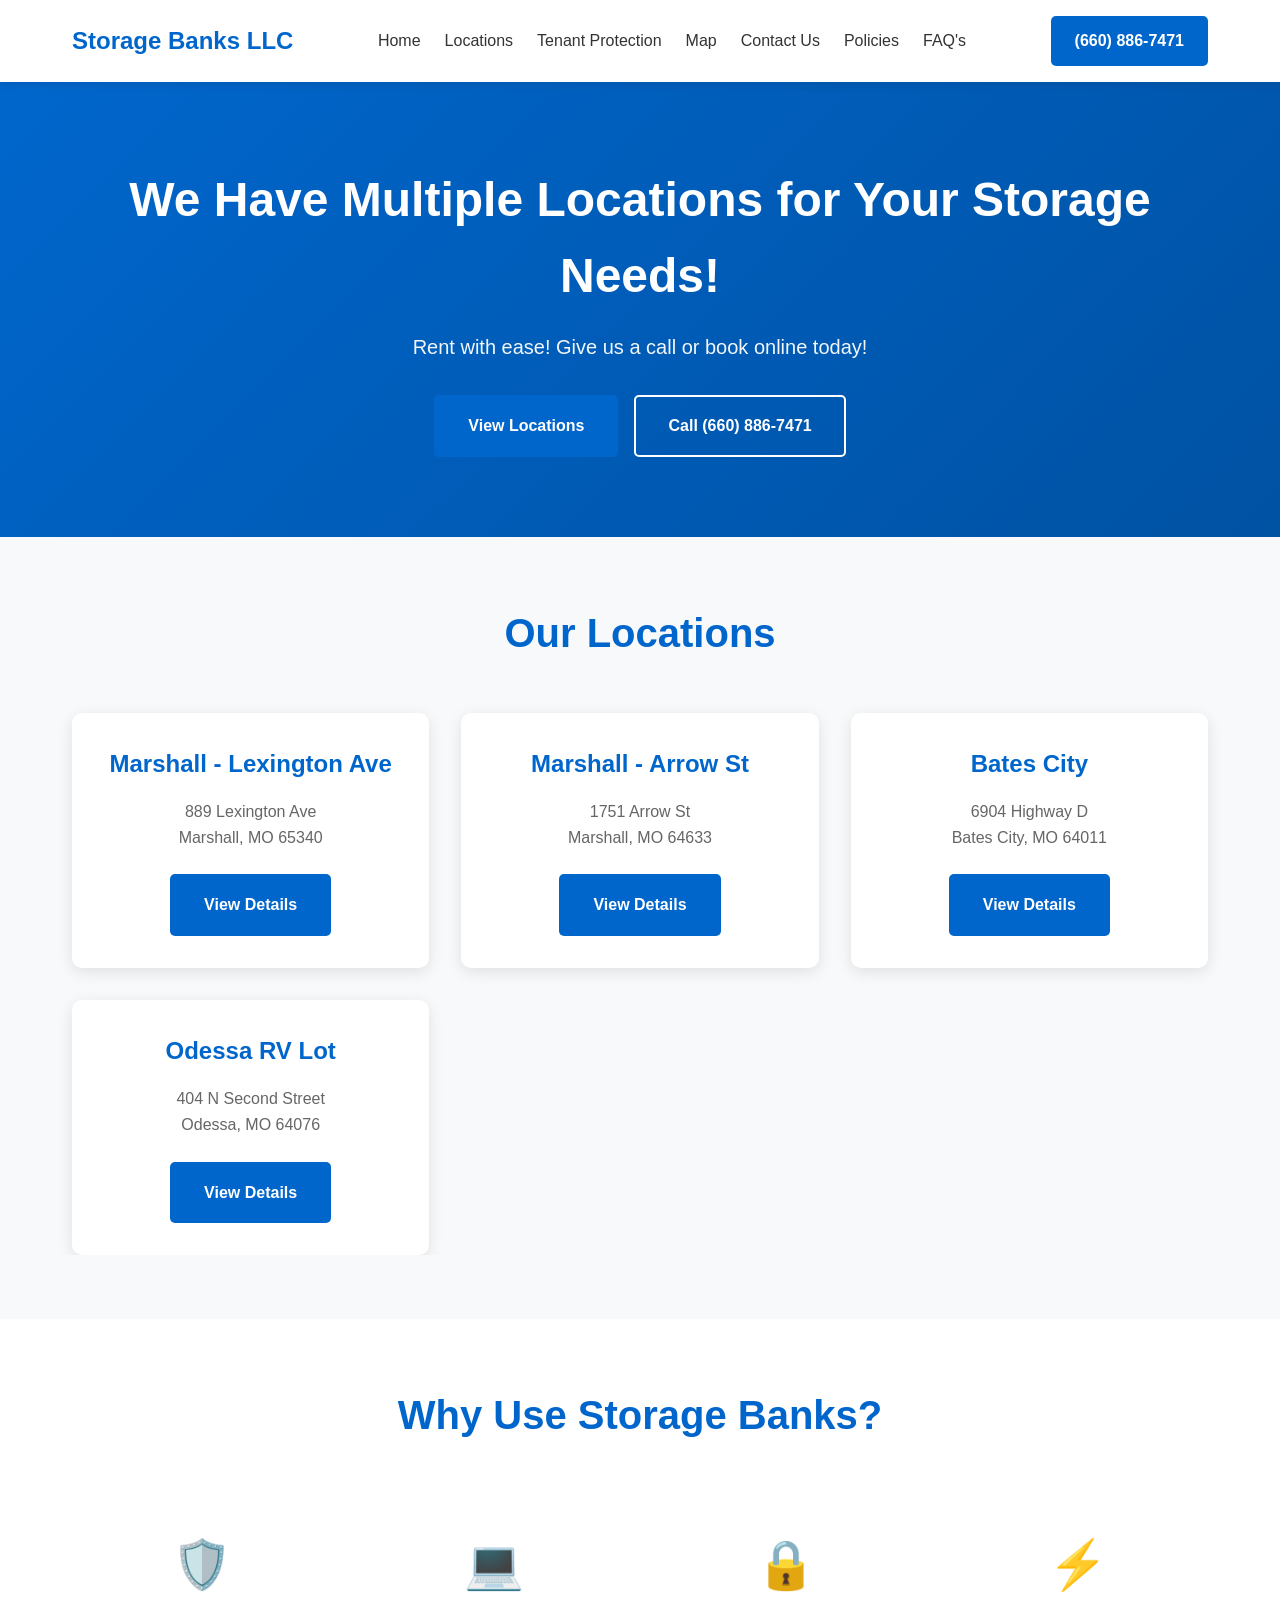
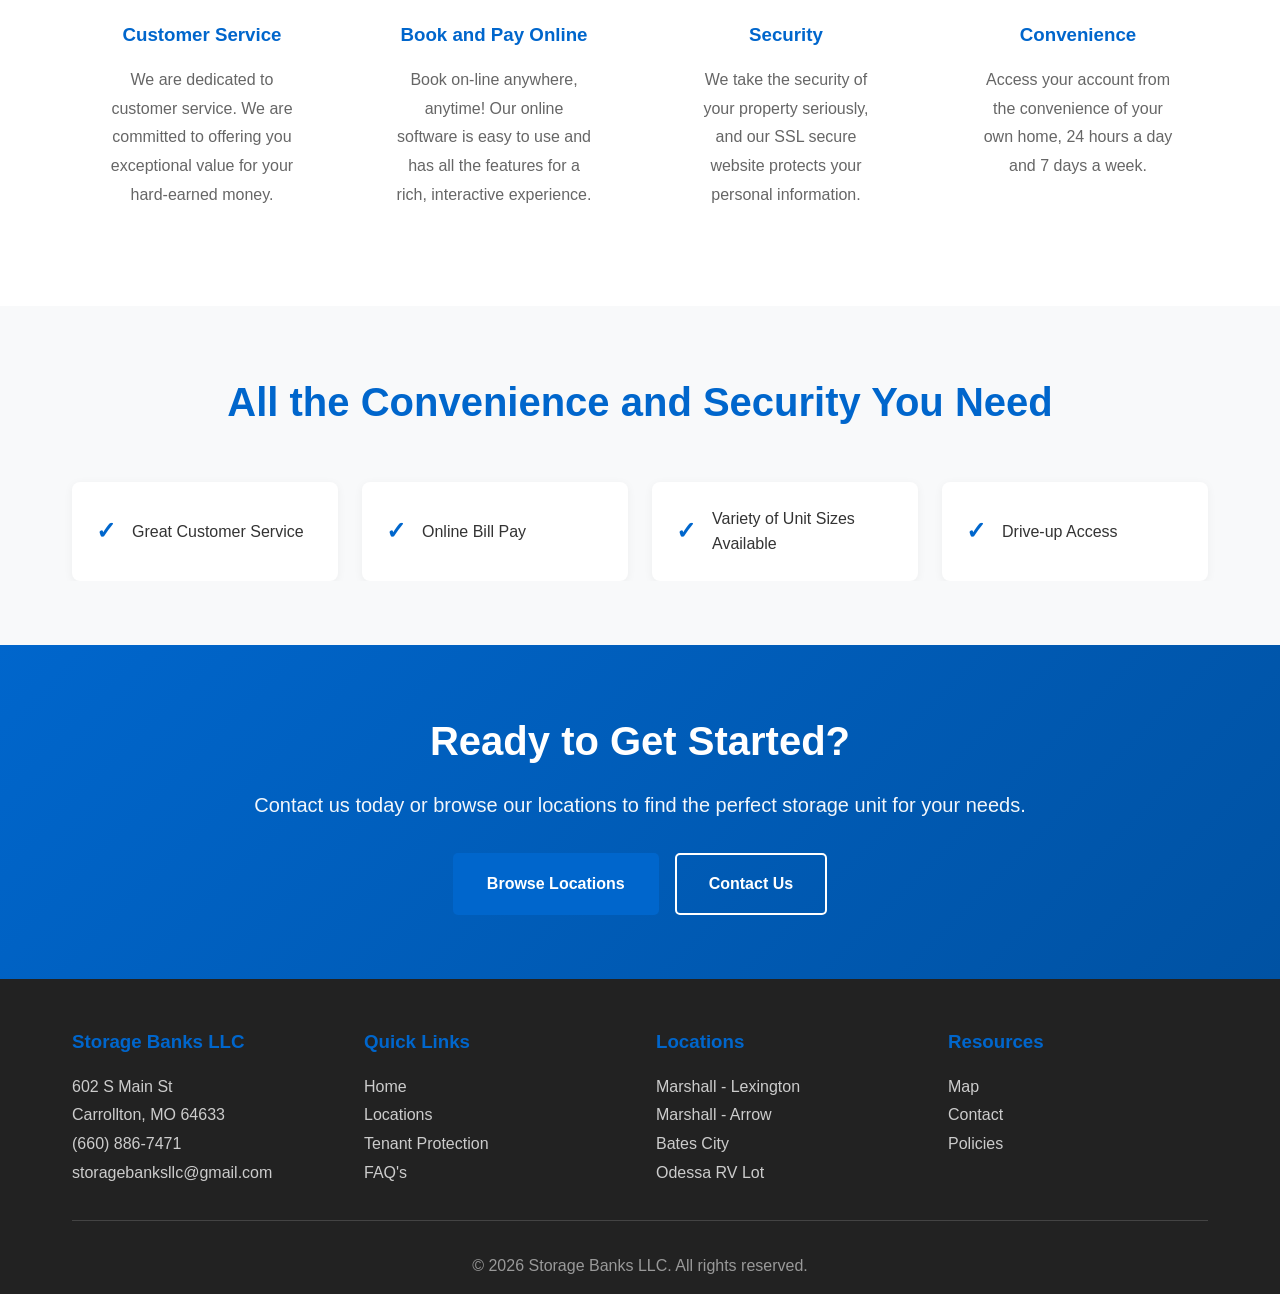
==== index.html @ eca447dd "Initial commit: Storage Banks LLC website - Complete responsive website for storage facility busines" ====
<!DOCTYPE html>
<html lang="en">
<head>
    <meta charset="UTF-8">
    <meta name="viewport" content="width=device-width, initial-scale=1.0, maximum-scale=5.0">
    <title>Storage Banks LLC - Self Storage in Missouri | Marshall, Bates City, Odessa</title>
    <meta name="description" content="Storage Banks offers secure, affordable self-storage units in Marshall, Bates City, and Odessa, MO. Book online 24/7 with drive-up access and flexible month-to-month rentals.">
    <link rel="stylesheet" href="css/style.css">
</head>
<body>
    <!-- Header -->
    <header class="header">
        <div class="container">
            <div class="header-content">
                <div class="logo">
                    <h1>Storage Banks LLC</h1>
                </div>
                <button class="mobile-menu-btn" aria-label="Open menu">
                    <span></span>
                    <span></span>
                    <span></span>
                </button>
                <nav class="nav">
                    <a href="index.html">Home</a>
                    <a href="#locations">Locations</a>
                    <a href="tenant-protection.html">Tenant Protection</a>
                    <a href="map.html">Map</a>
                    <a href="contact.html">Contact Us</a>
                    <a href="policies.html">Policies</a>
                    <a href="faq.html">FAQ's</a>
                </nav>
                <a href="tel:6608867471" class="phone-btn">(660) 886-7471</a>
            </div>
        </div>
    </header>

    <!-- Mobile Menu -->
    <div class="mobile-menu">
        <button class="close-menu-btn" aria-label="Close menu">&times;</button>
        <nav>
            <a href="index.html">Home</a>
            <a href="#locations">Locations</a>
            <a href="tenant-protection.html">Tenant Protection</a>
            <a href="map.html">Map</a>
            <a href="contact.html">Contact Us</a>
            <a href="policies.html">Policies</a>
            <a href="faq.html">FAQ's</a>
            <a href="tel:6608867471" class="phone-link">(660) 886-7471</a>
        </nav>
    </div>

    <!-- Hero Section -->
    <section class="hero">
        <div class="container">
            <div class="hero-content">
                <h2>We Have Multiple Locations for Your Storage Needs!</h2>
                <p>Rent with ease! Give us a call or book online today!</p>
                <div class="hero-buttons">
                    <a href="#locations" class="btn btn-primary">View Locations</a>
                    <a href="tel:6608867471" class="btn btn-secondary">Call (660) 886-7471</a>
                </div>
            </div>
        </div>
    </section>

    <!-- Locations Grid -->
    <section id="locations" class="locations-section">
        <div class="container">
            <h2 class="section-title">Our Locations</h2>
            <div class="locations-grid">
                <div class="location-card">
                    <h3>Marshall - Lexington Ave</h3>
                    <p class="address">889 Lexington Ave<br>Marshall, MO 65340</p>
                    <a href="locations/marshall-lexington.html" class="btn btn-primary">View Details</a>
                </div>
                <div class="location-card">
                    <h3>Marshall - Arrow St</h3>
                    <p class="address">1751 Arrow St<br>Marshall, MO 64633</p>
                    <a href="locations/marshall-arrow.html" class="btn btn-primary">View Details</a>
                </div>
                <div class="location-card">
                    <h3>Bates City</h3>
                    <p class="address">6904 Highway D<br>Bates City, MO 64011</p>
                    <a href="locations/bates-city.html" class="btn btn-primary">View Details</a>
                </div>
                <div class="location-card">
                    <h3>Odessa RV Lot</h3>
                    <p class="address">404 N Second Street<br>Odessa, MO 64076</p>
                    <a href="locations/odessa-rv.html" class="btn btn-primary">View Details</a>
                </div>
            </div>
        </div>
    </section>

    <!-- Why Use Section -->
    <section class="why-use-section">
        <div class="container">
            <h2 class="section-title">Why Use Storage Banks?</h2>
            <div class="features-grid">
                <div class="feature-card">
                    <div class="feature-icon">🛡️</div>
                    <h3>Customer Service</h3>
                    <p>We are dedicated to customer service. We are committed to offering you exceptional value for your hard-earned money.</p>
                </div>
                <div class="feature-card">
                    <div class="feature-icon">💻</div>
                    <h3>Book and Pay Online</h3>
                    <p>Book on-line anywhere, anytime! Our online software is easy to use and has all the features for a rich, interactive experience.</p>
                </div>
                <div class="feature-card">
                    <div class="feature-icon">🔒</div>
                    <h3>Security</h3>
                    <p>We take the security of your property seriously, and our SSL secure website protects your personal information.</p>
                </div>
                <div class="feature-card">
                    <div class="feature-icon">⚡</div>
                    <h3>Convenience</h3>
                    <p>Access your account from the convenience of your own home, 24 hours a day and 7 days a week.</p>
                </div>
            </div>
        </div>
    </section>

    <!-- Benefits Section -->
    <section class="benefits-section">
        <div class="container">
            <h2 class="section-title">All the Convenience and Security You Need</h2>
            <div class="benefits-list">
                <div class="benefit-item">
                    <span class="benefit-icon">✓</span>
                    <span>Great Customer Service</span>
                </div>
                <div class="benefit-item">
                    <span class="benefit-icon">✓</span>
                    <span>Online Bill Pay</span>
                </div>
                <div class="benefit-item">
                    <span class="benefit-icon">✓</span>
                    <span>Variety of Unit Sizes Available</span>
                </div>
                <div class="benefit-item">
                    <span class="benefit-icon">✓</span>
                    <span>Drive-up Access</span>
                </div>
            </div>
        </div>
    </section>

    <!-- CTA Section -->
    <section class="cta-section">
        <div class="container">
            <h2>Ready to Get Started?</h2>
            <p>Contact us today or browse our locations to find the perfect storage unit for your needs.</p>
            <div class="cta-buttons">
                <a href="#locations" class="btn btn-primary">Browse Locations</a>
                <a href="contact.html" class="btn btn-secondary">Contact Us</a>
            </div>
        </div>
    </section>

    <!-- Footer -->
    <footer class="footer">
        <div class="container">
            <div class="footer-content">
                <div class="footer-col">
                    <h3>Storage Banks LLC</h3>
                    <p>602 S Main St<br>Carrollton, MO 64633</p>
                    <p><a href="tel:6608867471">(660) 886-7471</a></p>
                    <p><a href="mailto:storagebanksllc@gmail.com">storagebanksllc@gmail.com</a></p>
                </div>
                <div class="footer-col">
                    <h3>Quick Links</h3>
                    <ul>
                        <li><a href="index.html">Home</a></li>
                        <li><a href="#locations">Locations</a></li>
                        <li><a href="tenant-protection.html">Tenant Protection</a></li>
                        <li><a href="faq.html">FAQ's</a></li>
                    </ul>
                </div>
                <div class="footer-col">
                    <h3>Locations</h3>
                    <ul>
                        <li><a href="locations/marshall-lexington.html">Marshall - Lexington</a></li>
                        <li><a href="locations/marshall-arrow.html">Marshall - Arrow</a></li>
                        <li><a href="locations/bates-city.html">Bates City</a></li>
                        <li><a href="locations/odessa-rv.html">Odessa RV Lot</a></li>
                    </ul>
                </div>
                <div class="footer-col">
                    <h3>Resources</h3>
                    <ul>
                        <li><a href="map.html">Map</a></li>
                        <li><a href="contact.html">Contact</a></li>
                        <li><a href="policies.html">Policies</a></li>
                    </ul>
                </div>
            </div>
            <div class="footer-bottom">
                <p>&copy; 2026 Storage Banks LLC. All rights reserved.</p>
            </div>
        </div>
    </footer>

    <script src="js/main.js"></script>
</body>
</html>
---- css/style.css ----
/* Reset and Base Styles */
* {
    margin: 0;
    padding: 0;
    box-sizing: border-box;
}

html {
    overflow-x: hidden;
    width: 100%;
    scroll-behavior: smooth;
}

body {
    font-family: 'Segoe UI', Tahoma, Geneva, Verdana, sans-serif;
    line-height: 1.6;
    color: #333;
    overflow-x: hidden;
    width: 100%;
}

img {
    max-width: 100%;
    height: auto;
}

.container {
    max-width: 1200px;
    margin: 0 auto;
    padding: 0 2rem;
    overflow-x: hidden;
}

/* Header */
.header {
    background: #fff;
    box-shadow: 0 2px 10px rgba(0,0,0,0.1);
    position: sticky;
    top: 0;
    z-index: 1000;
}

.header-content {
    display: flex;
    justify-content: space-between;
    align-items: center;
    padding: 1rem 0;
    gap: 2rem;
}

.logo h1 {
    color: #0066cc;
    font-size: 1.5rem;
}

.nav {
    display: flex;
    gap: 1.5rem;
    align-items: center;
}

.nav a {
    color: #333;
    text-decoration: none;
    font-weight: 500;
    transition: color 0.3s;
}

.nav a:hover {
    color: #0066cc;
}

.phone-btn {
    background: #0066cc;
    color: #fff;
    padding: 0.75rem 1.5rem;
    border-radius: 5px;
    text-decoration: none;
    font-weight: 600;
    transition: background 0.3s;
}

.phone-btn:hover {
    background: #0052a3;
}

.mobile-menu-btn {
    display: none;
    flex-direction: column;
    gap: 5px;
    background: none;
    border: none;
    cursor: pointer;
}

.mobile-menu-btn span {
    width: 25px;
    height: 3px;
    background: #333;
    transition: 0.3s;
}

.mobile-menu {
    position: fixed;
    top: 0;
    right: -100%;
    width: 300px;
    height: 100vh;
    background: #fff;
    box-shadow: -2px 0 10px rgba(0,0,0,0.1);
    transition: right 0.3s;
    z-index: 2000;
    padding: 2rem;
}

.mobile-menu.open {
    right: 0;
}

.close-menu-btn {
    position: absolute;
    top: 1rem;
    right: 1rem;
    background: none;
    border: none;
    font-size: 2rem;
    cursor: pointer;
    color: #333;
}

.mobile-menu nav {
    display: flex;
    flex-direction: column;
    gap: 1.5rem;
    margin-top: 3rem;
}

.mobile-menu nav a {
    color: #333;
    text-decoration: none;
    font-weight: 500;
    font-size: 1.1rem;
}

.mobile-menu .phone-link {
    color: #0066cc;
    font-weight: 600;
}

/* Hero Section */
.hero {
    background: linear-gradient(135deg, #0066cc 0%, #0052a3 100%);
    color: #fff;
    padding: 5rem 0;
    text-align: center;
}

.hero-content h2 {
    font-size: clamp(2rem, 5vw, 3rem);
    margin-bottom: 1rem;
}

.hero-content p {
    font-size: 1.25rem;
    margin-bottom: 2rem;
    opacity: 0.95;
}

.hero-buttons {
    display: flex;
    gap: 1rem;
    justify-content: center;
    flex-wrap: wrap;
}

/* Buttons */
.btn {
    display: inline-block;
    padding: 1rem 2rem;
    border-radius: 5px;
    text-decoration: none;
    font-weight: 600;
    transition: all 0.3s;
    cursor: pointer;
    border: 2px solid transparent;
}

.btn-primary {
    background: #0066cc;
    color: #fff;
}

.btn-primary:hover {
    background: #0052a3;
    transform: translateY(-2px);
    box-shadow: 0 4px 12px rgba(0,102,204,0.3);
}

.btn-secondary {
    background: transparent;
    color: #fff;
    border-color: #fff;
}

.btn-secondary:hover {
    background: #fff;
    color: #0066cc;
}

/* Sections */
section {
    padding: 4rem 0;
    overflow-x: hidden;
}

.section-title {
    text-align: center;
    font-size: clamp(2rem, 4vw, 2.5rem);
    margin-bottom: 3rem;
    color: #0066cc;
}

/* Locations Grid */
.locations-section {
    background: #f8f9fa;
}

.locations-grid {
    display: grid;
    grid-template-columns: repeat(auto-fit, minmax(280px, 1fr));
    gap: 2rem;
}

.location-card {
    background: #fff;
    padding: 2rem;
    border-radius: 10px;
    box-shadow: 0 4px 15px rgba(0,0,0,0.1);
    text-align: center;
    transition: transform 0.3s;
}

.location-card:hover {
    transform: translateY(-5px);
    box-shadow: 0 6px 20px rgba(0,0,0,0.15);
}

.location-card h3 {
    color: #0066cc;
    margin-bottom: 1rem;
    font-size: 1.5rem;
}

.location-card .address {
    color: #666;
    margin-bottom: 1.5rem;
    font-size: 1rem;
}

/* Features Grid */
.features-grid {
    display: grid;
    grid-template-columns: repeat(auto-fit, minmax(250px, 1fr));
    gap: 2rem;
}

.feature-card {
    text-align: center;
    padding: 2rem;
}

.feature-icon {
    font-size: 3rem;
    margin-bottom: 1rem;
}

.feature-card h3 {
    color: #0066cc;
    margin-bottom: 1rem;
}

.feature-card p {
    color: #666;
    line-height: 1.8;
}

/* Benefits Section */
.benefits-section {
    background: #f8f9fa;
}

.benefits-list {
    display: grid;
    grid-template-columns: repeat(auto-fit, minmax(250px, 1fr));
    gap: 1.5rem;
}

.benefit-item {
    display: flex;
    align-items: center;
    gap: 1rem;
    background: #fff;
    padding: 1.5rem;
    border-radius: 8px;
    box-shadow: 0 2px 10px rgba(0,0,0,0.05);
}

.benefit-icon {
    color: #0066cc;
    font-size: 1.5rem;
    font-weight: bold;
}

/* CTA Section */
.cta-section {
    background: linear-gradient(135deg, #0066cc 0%, #0052a3 100%);
    color: #fff;
    text-align: center;
}

.cta-section h2 {
    font-size: clamp(2rem, 4vw, 2.5rem);
    margin-bottom: 1rem;
}

.cta-section p {
    font-size: 1.25rem;
    margin-bottom: 2rem;
    opacity: 0.95;
}

.cta-buttons {
    display: flex;
    gap: 1rem;
    justify-content: center;
    flex-wrap: wrap;
}

/* Footer */
.footer {
    background: #222;
    color: #fff;
    padding: 3rem 0 1rem;
}

.footer-content {
    display: grid;
    grid-template-columns: repeat(auto-fit, minmax(200px, 1fr));
    gap: 2rem;
    margin-bottom: 2rem;
}

.footer-col h3 {
    color: #0066cc;
    margin-bottom: 1rem;
}

.footer-col p, .footer-col ul {
    color: #ccc;
    line-height: 1.8;
}

.footer-col ul {
    list-style: none;
}

.footer-col a {
    color: #ccc;
    text-decoration: none;
    transition: color 0.3s;
}

.footer-col a:hover {
    color: #0066cc;
}

.footer-bottom {
    text-align: center;
    padding-top: 2rem;
    border-top: 1px solid #444;
    color: #999;
}

/* Responsive */
@media (max-width: 768px) {
    html, body {
        overflow-x: hidden;
        max-width: 100vw;
    }

    .container {
        padding: 0 1rem;
    }

    section {
        padding: 2rem 0;
    }

    .nav, .phone-btn {
        display: none;
    }

    .mobile-menu-btn {
        display: flex;
    }

    .header-content {
        gap: 1rem;
    }

    .hero-buttons,
    .cta-buttons {
        flex-direction: column;
    }

    .btn {
        width: 100%;
        text-align: center;
    }

    .locations-grid,
    .features-grid,
    .benefits-list {
        grid-template-columns: 1fr;
    }

    .footer-content {
        grid-template-columns: 1fr;
    }
}

/* Form Styles */
.form-group {
    margin-bottom: 1.5rem;
}

.form-label {
    display: block;
    margin-bottom: 0.5rem;
    font-weight: 500;
    color: #333;
}

.form-control {
    width: 100%;
    padding: 0.75rem 1rem;
    border: 2px solid #ddd;
    border-radius: 5px;
    font-size: 1rem;
    transition: border-color 0.3s;
}

.form-control:focus {
    outline: none;
    border-color: #0066cc;
}

textarea.form-control {
    min-height: 150px;
    resize: vertical;
}

/* Unit Grid */
.units-grid {
    display: grid;
    grid-template-columns: repeat(auto-fill, minmax(280px, 1fr));
    gap: 2rem;
    margin-top: 2rem;
}

.unit-card {
    background: #fff;
    border: 2px solid #e0e0e0;
    border-radius: 10px;
    padding: 1.5rem;
    transition: all 0.3s;
}

.unit-card:hover {
    border-color: #0066cc;
    box-shadow: 0 4px 15px rgba(0,102,204,0.1);
}

.unit-card h3 {
    color: #0066cc;
    margin-bottom: 0.5rem;
}

.unit-price {
    font-size: 1.5rem;
    font-weight: bold;
    color: #0066cc;
    margin: 1rem 0;
}

.unit-details {
    color: #666;
    margin-bottom: 1rem;
    font-size: 0.95rem;
}
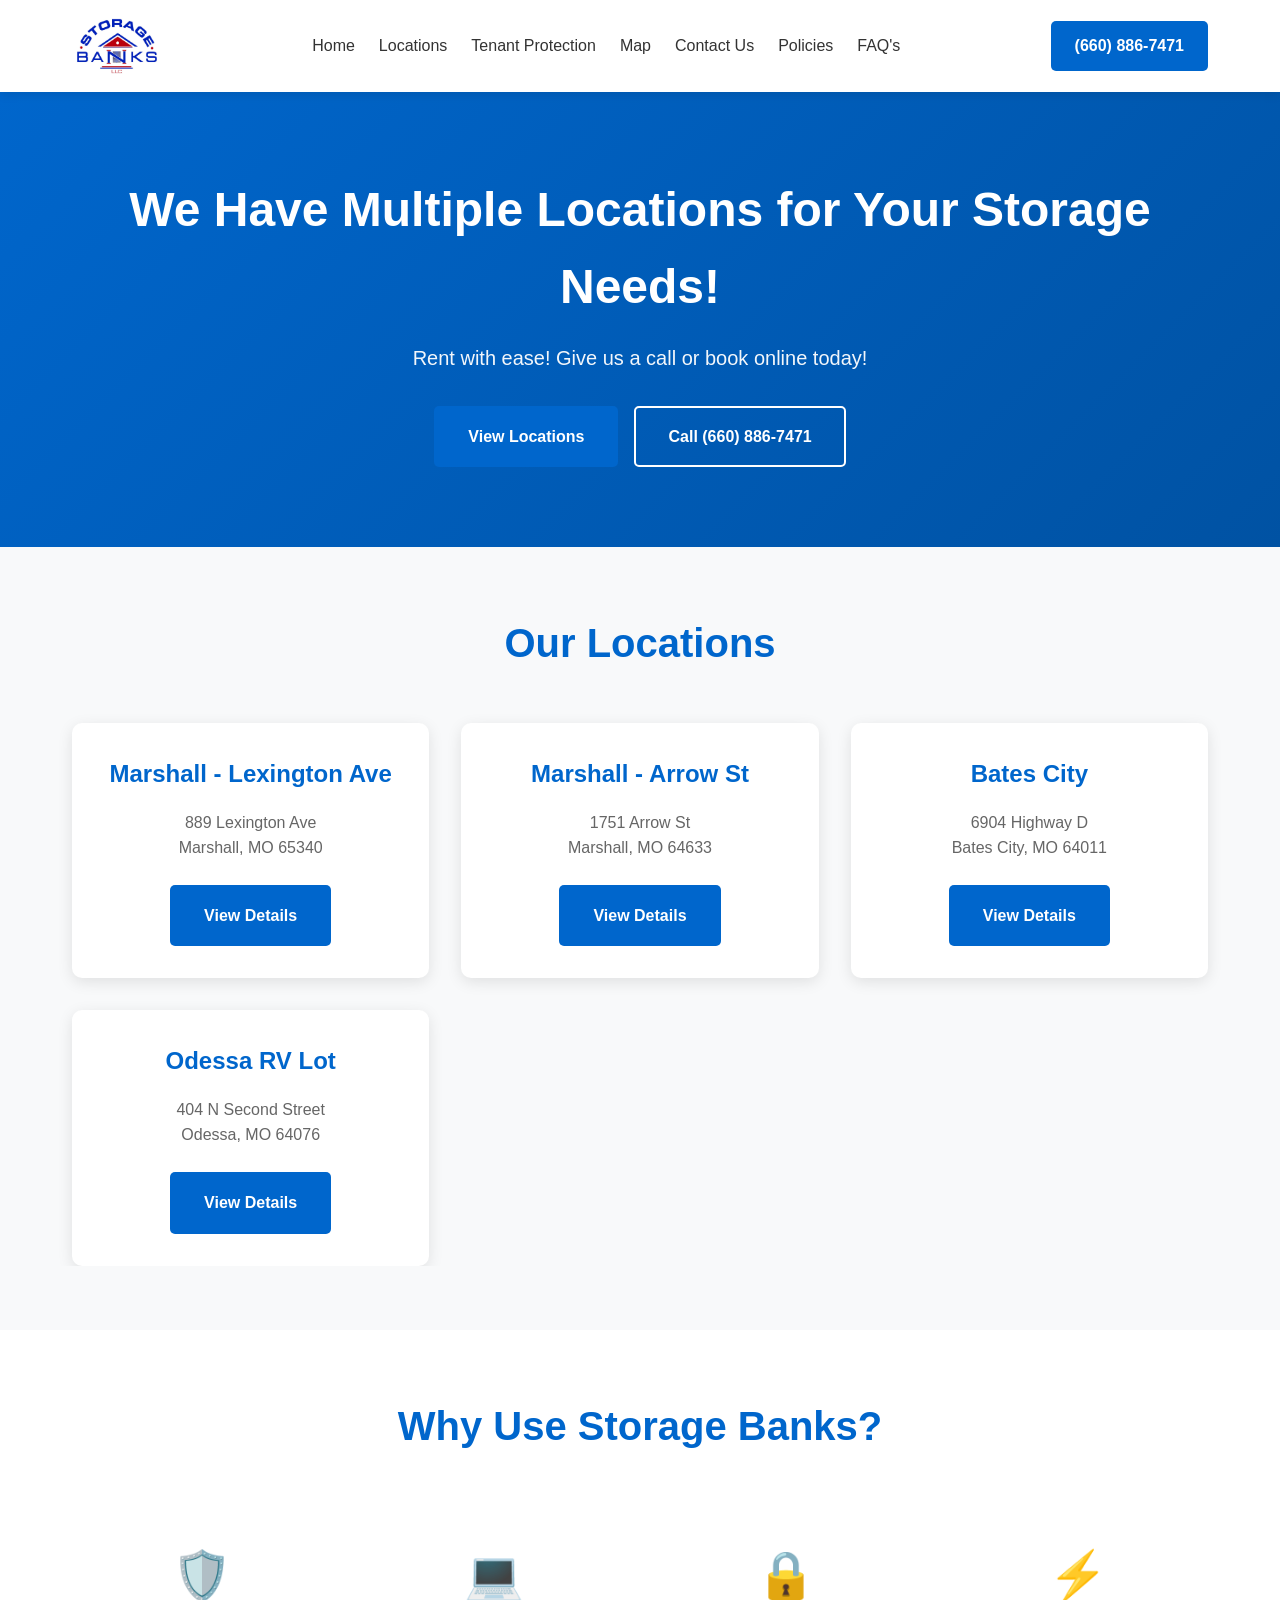
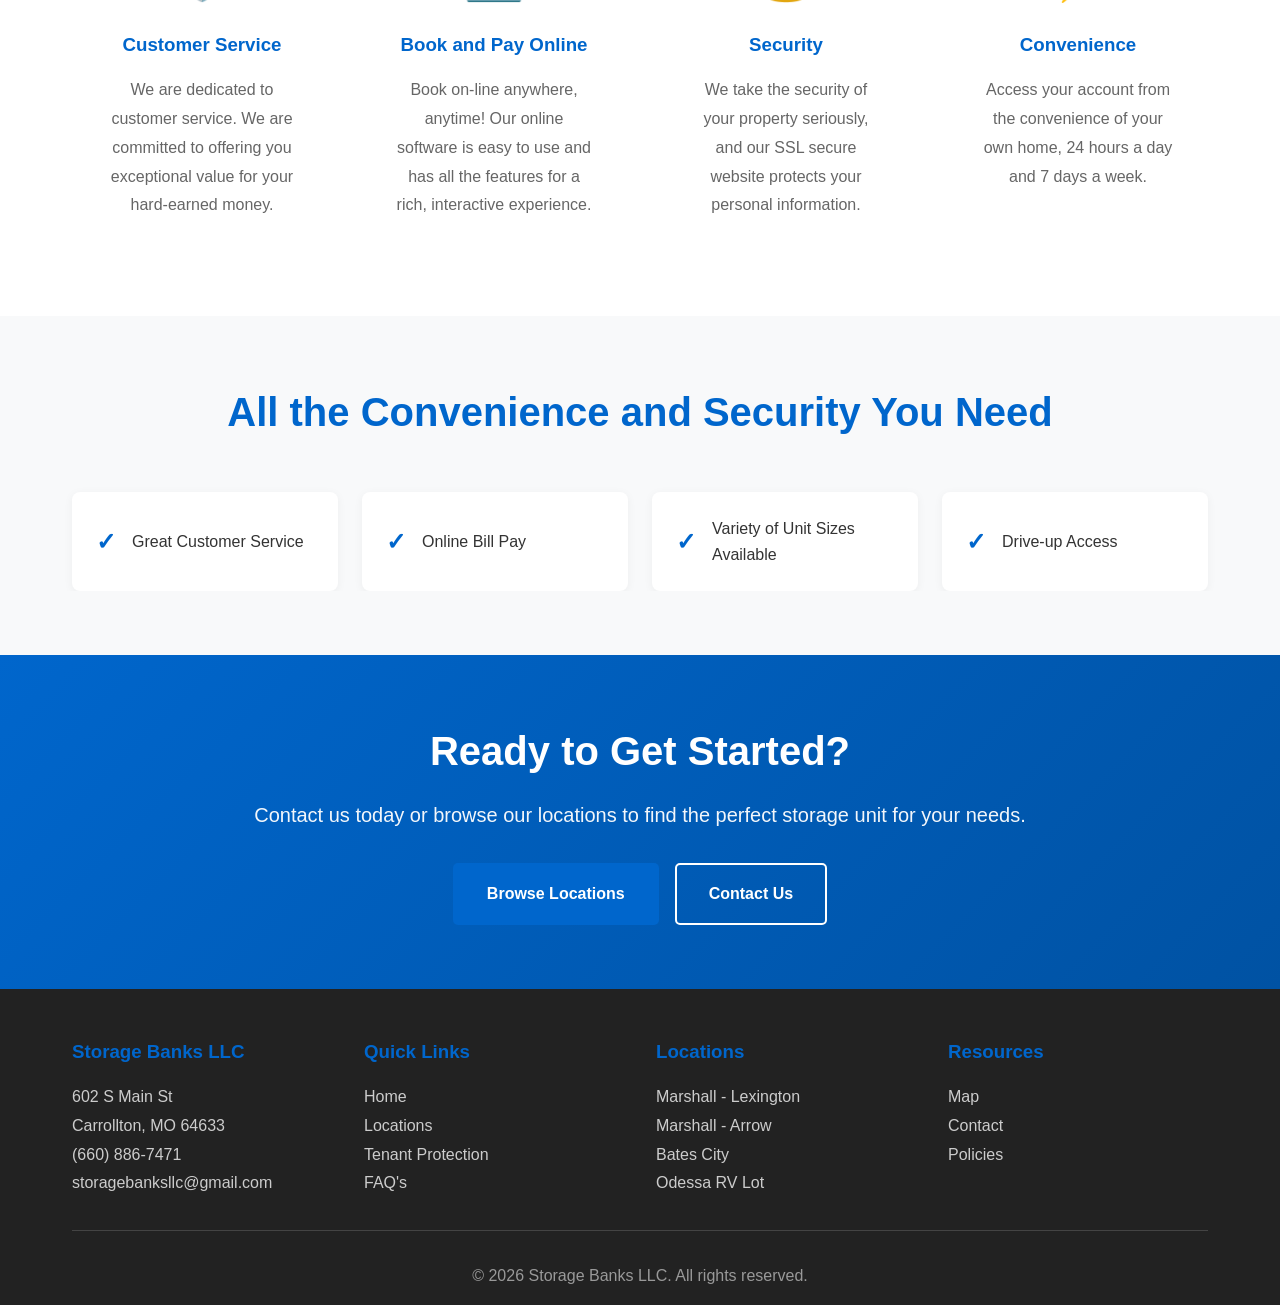
==== commit c54ac42d: "feat: Add Storage Banks logo to website - Downloaded and integrated official Storage Banks LLC logo " ====
--- a/index.html
+++ b/index.html
@@ -13,7 +13,9 @@
         <div class="container">
             <div class="header-content">
                 <div class="logo">
-                    <h1>Storage Banks LLC</h1>
+                    <a href="index.html">
+                        <img src="images/storage-banks-logo.png" alt="Storage Banks LLC" class="logo-img">
+                    </a>
                 </div>
                 <button class="mobile-menu-btn" aria-label="Open menu">
                     <span></span>
--- a/css/style.css
+++ b/css/style.css
@@ -46,6 +46,18 @@
     align-items: center;
     padding: 1rem 0;
     gap: 2rem;
+}
+
+.logo a {
+    display: block;
+    line-height: 0;
+}
+
+.logo-img {
+    height: 60px;
+    width: auto;
+    max-width: 250px;
+    object-fit: contain;
 }
 
 .logo h1 {
@@ -408,6 +420,11 @@
         gap: 1rem;
     }
 
+    .logo-img {
+        height: 45px;
+        max-width: 180px;
+    }
+
     .hero-buttons,
     .cta-buttons {
         flex-direction: column;
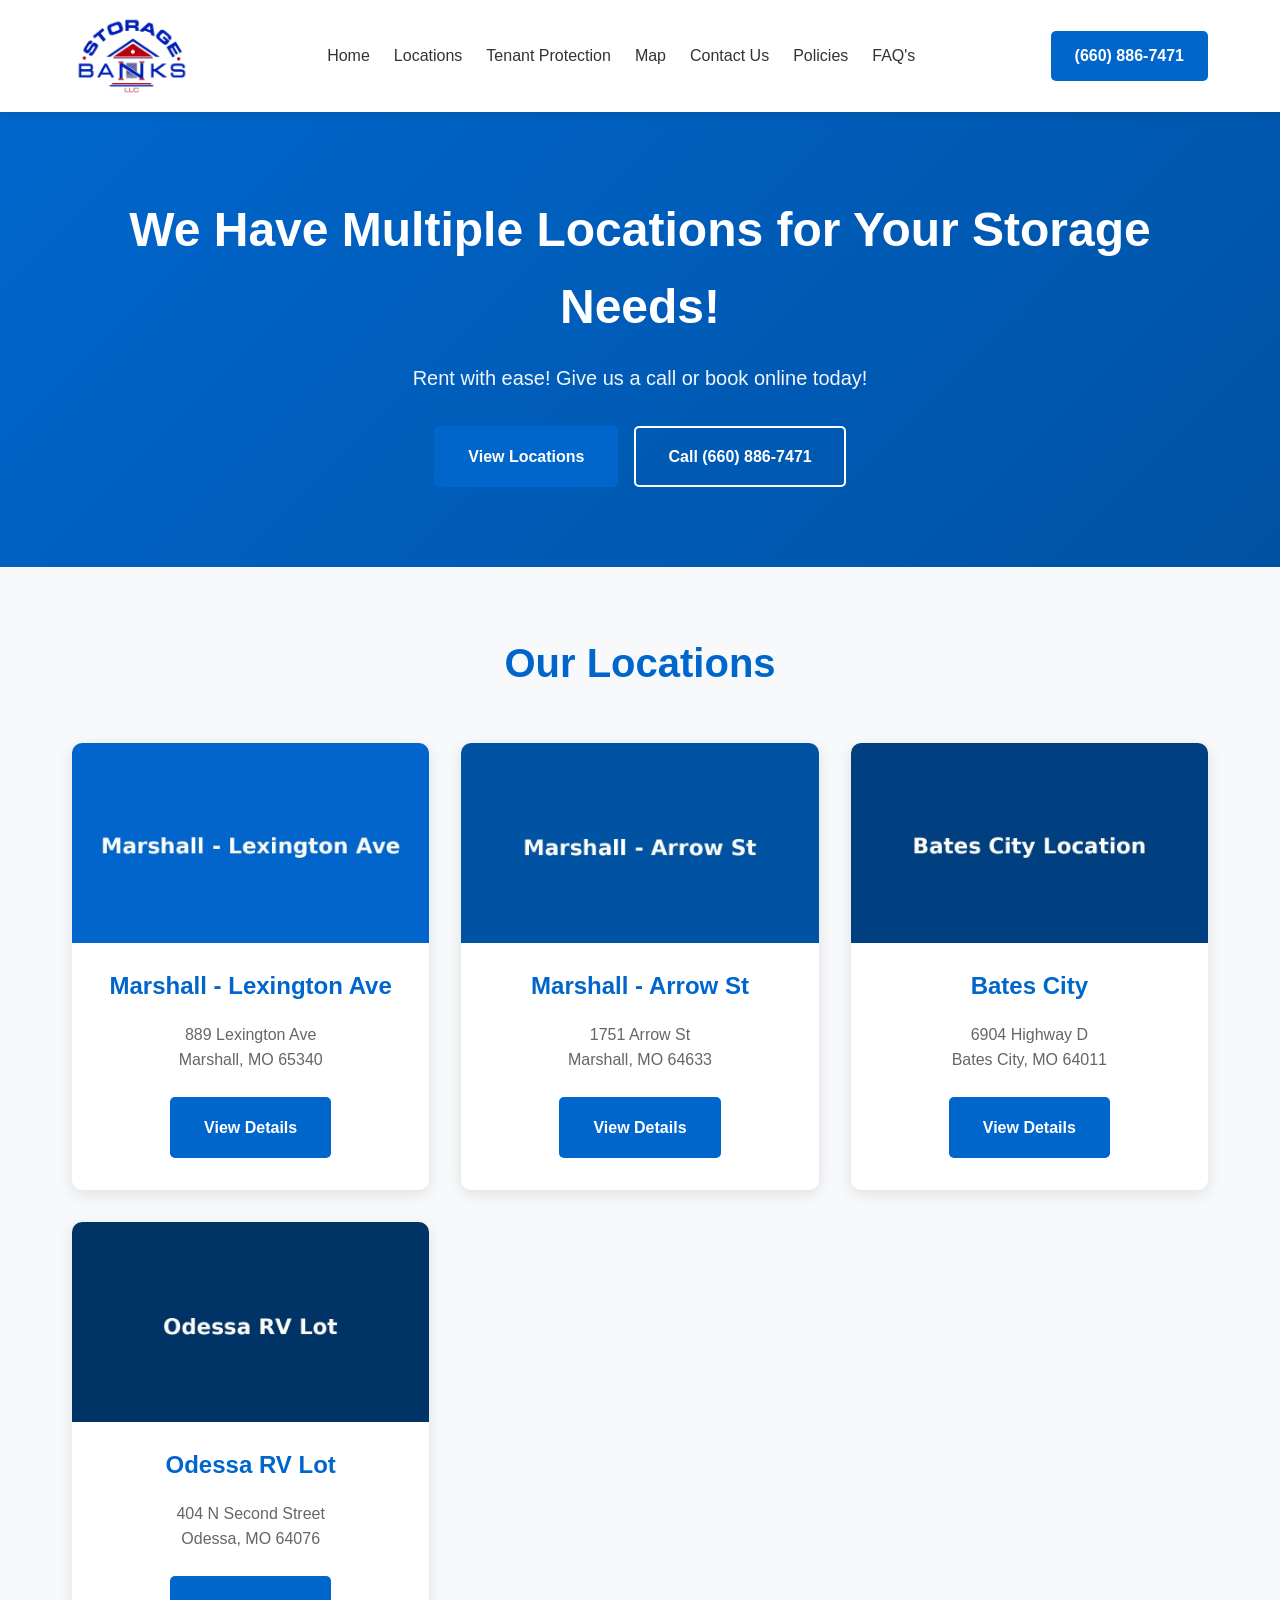
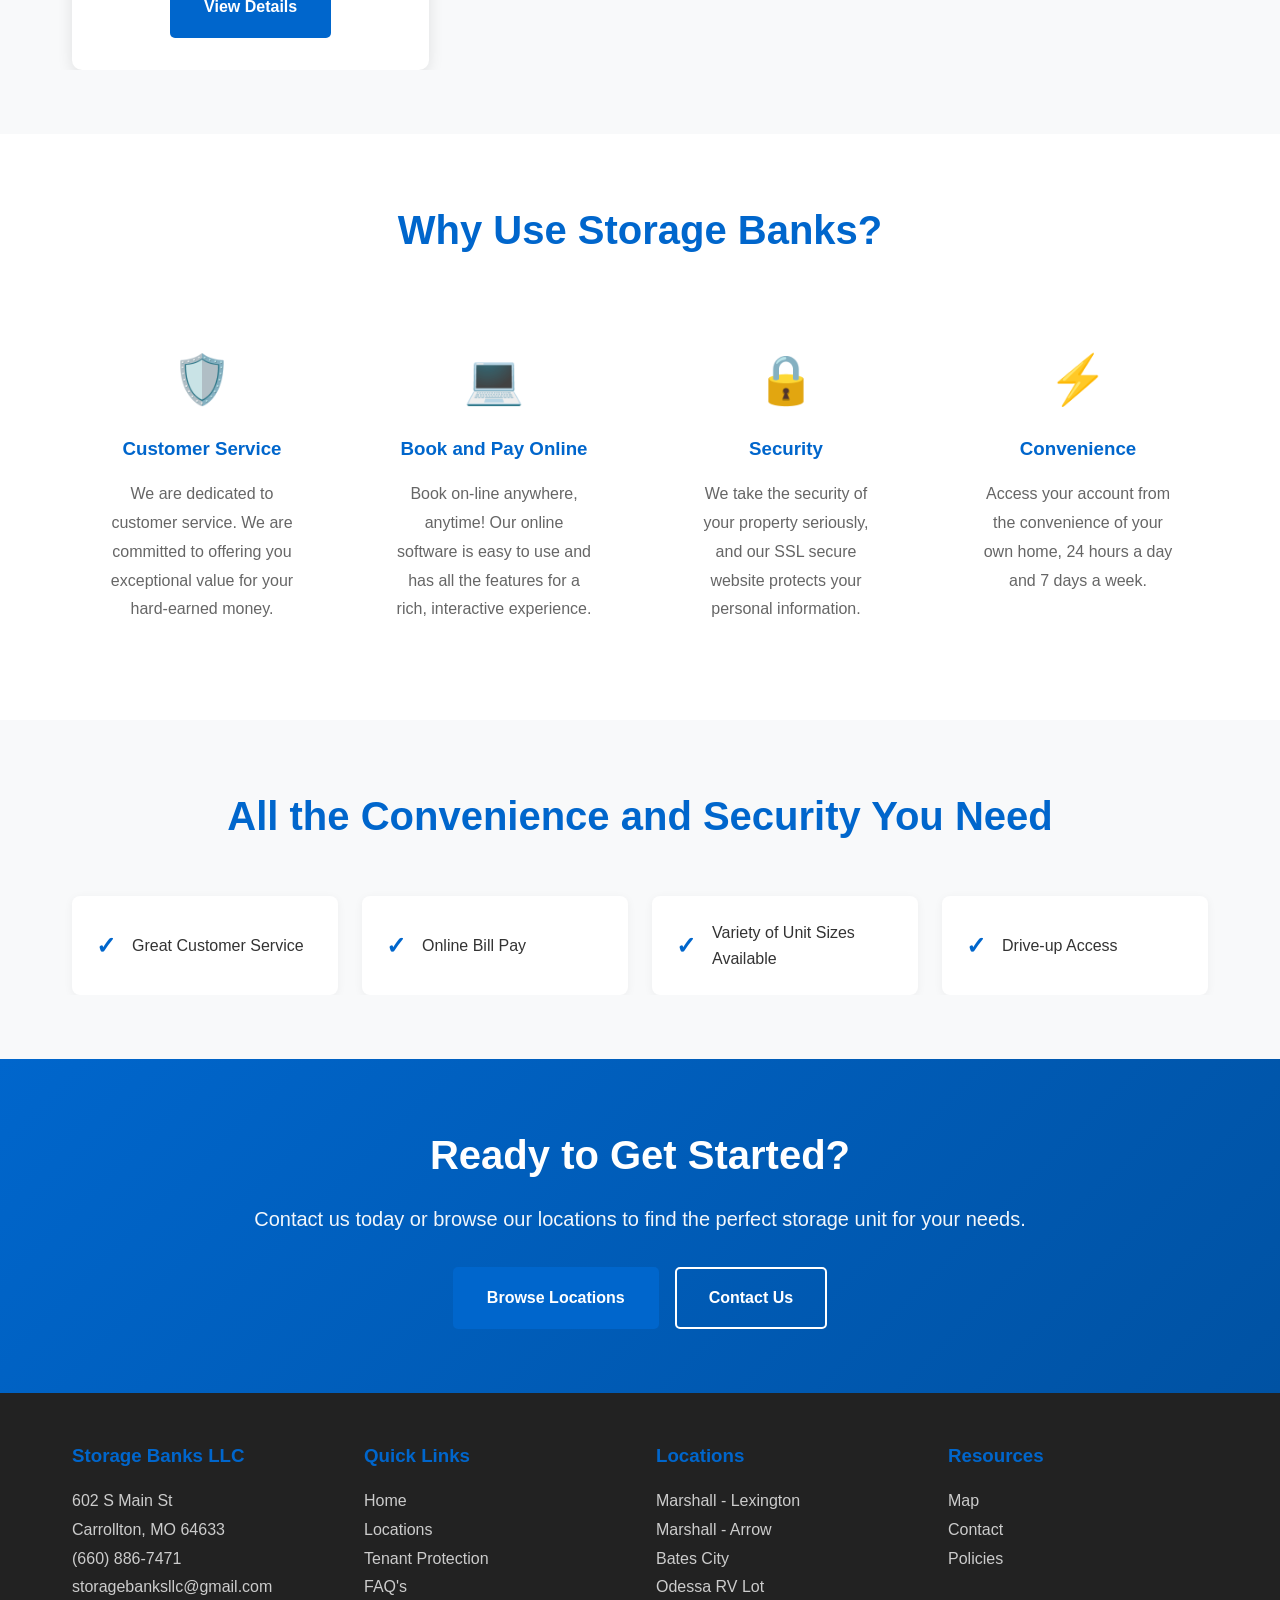
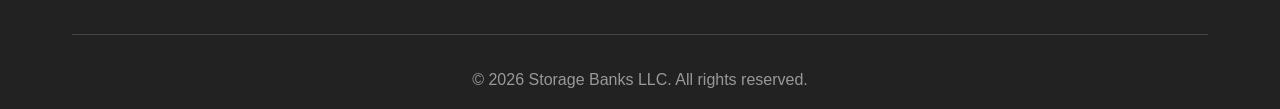
==== commit 00a00666: "feat: Complete website with all pages, images, and larger logo Major updates: - Increased logo size " ====
--- a/index.html
+++ b/index.html
@@ -71,21 +71,25 @@
             <h2 class="section-title">Our Locations</h2>
             <div class="locations-grid">
                 <div class="location-card">
+                    <img src="images/marshall-lexington.jpg" alt="Marshall Lexington Location" class="location-img">
                     <h3>Marshall - Lexington Ave</h3>
                     <p class="address">889 Lexington Ave<br>Marshall, MO 65340</p>
                     <a href="locations/marshall-lexington.html" class="btn btn-primary">View Details</a>
                 </div>
                 <div class="location-card">
+                    <img src="images/marshall-arrow.jpg" alt="Marshall Arrow Location" class="location-img">
                     <h3>Marshall - Arrow St</h3>
                     <p class="address">1751 Arrow St<br>Marshall, MO 64633</p>
                     <a href="locations/marshall-arrow.html" class="btn btn-primary">View Details</a>
                 </div>
                 <div class="location-card">
+                    <img src="images/bates-city.jpg" alt="Bates City Location" class="location-img">
                     <h3>Bates City</h3>
                     <p class="address">6904 Highway D<br>Bates City, MO 64011</p>
                     <a href="locations/bates-city.html" class="btn btn-primary">View Details</a>
                 </div>
                 <div class="location-card">
+                    <img src="images/odessa-rv.jpg" alt="Odessa RV Location" class="location-img">
                     <h3>Odessa RV Lot</h3>
                     <p class="address">404 N Second Street<br>Odessa, MO 64076</p>
                     <a href="locations/odessa-rv.html" class="btn btn-primary">View Details</a>
--- a/css/style.css
+++ b/css/style.css
@@ -54,9 +54,9 @@
 }
 
 .logo-img {
-    height: 60px;
+    height: 80px;
     width: auto;
-    max-width: 250px;
+    max-width: 300px;
     object-fit: contain;
 }
 
@@ -245,11 +245,12 @@
 
 .location-card {
     background: #fff;
-    padding: 2rem;
+    padding: 0;
     border-radius: 10px;
     box-shadow: 0 4px 15px rgba(0,0,0,0.1);
     text-align: center;
     transition: transform 0.3s;
+    overflow: hidden;
 }
 
 .location-card:hover {
@@ -257,16 +258,29 @@
     box-shadow: 0 6px 20px rgba(0,0,0,0.15);
 }
 
+.location-img {
+    width: 100%;
+    height: 200px;
+    object-fit: cover;
+    display: block;
+}
+
 .location-card h3 {
     color: #0066cc;
-    margin-bottom: 1rem;
+    margin: 1.5rem 0 1rem;
     font-size: 1.5rem;
+    padding: 0 2rem;
 }
 
 .location-card .address {
     color: #666;
     margin-bottom: 1.5rem;
     font-size: 1rem;
+    padding: 0 2rem;
+}
+
+.location-card .btn {
+    margin-bottom: 2rem;
 }
 
 /* Features Grid */
@@ -421,8 +435,8 @@
     }
 
     .logo-img {
-        height: 45px;
-        max-width: 180px;
+        height: 60px;
+        max-width: 220px;
     }
 
     .hero-buttons,
